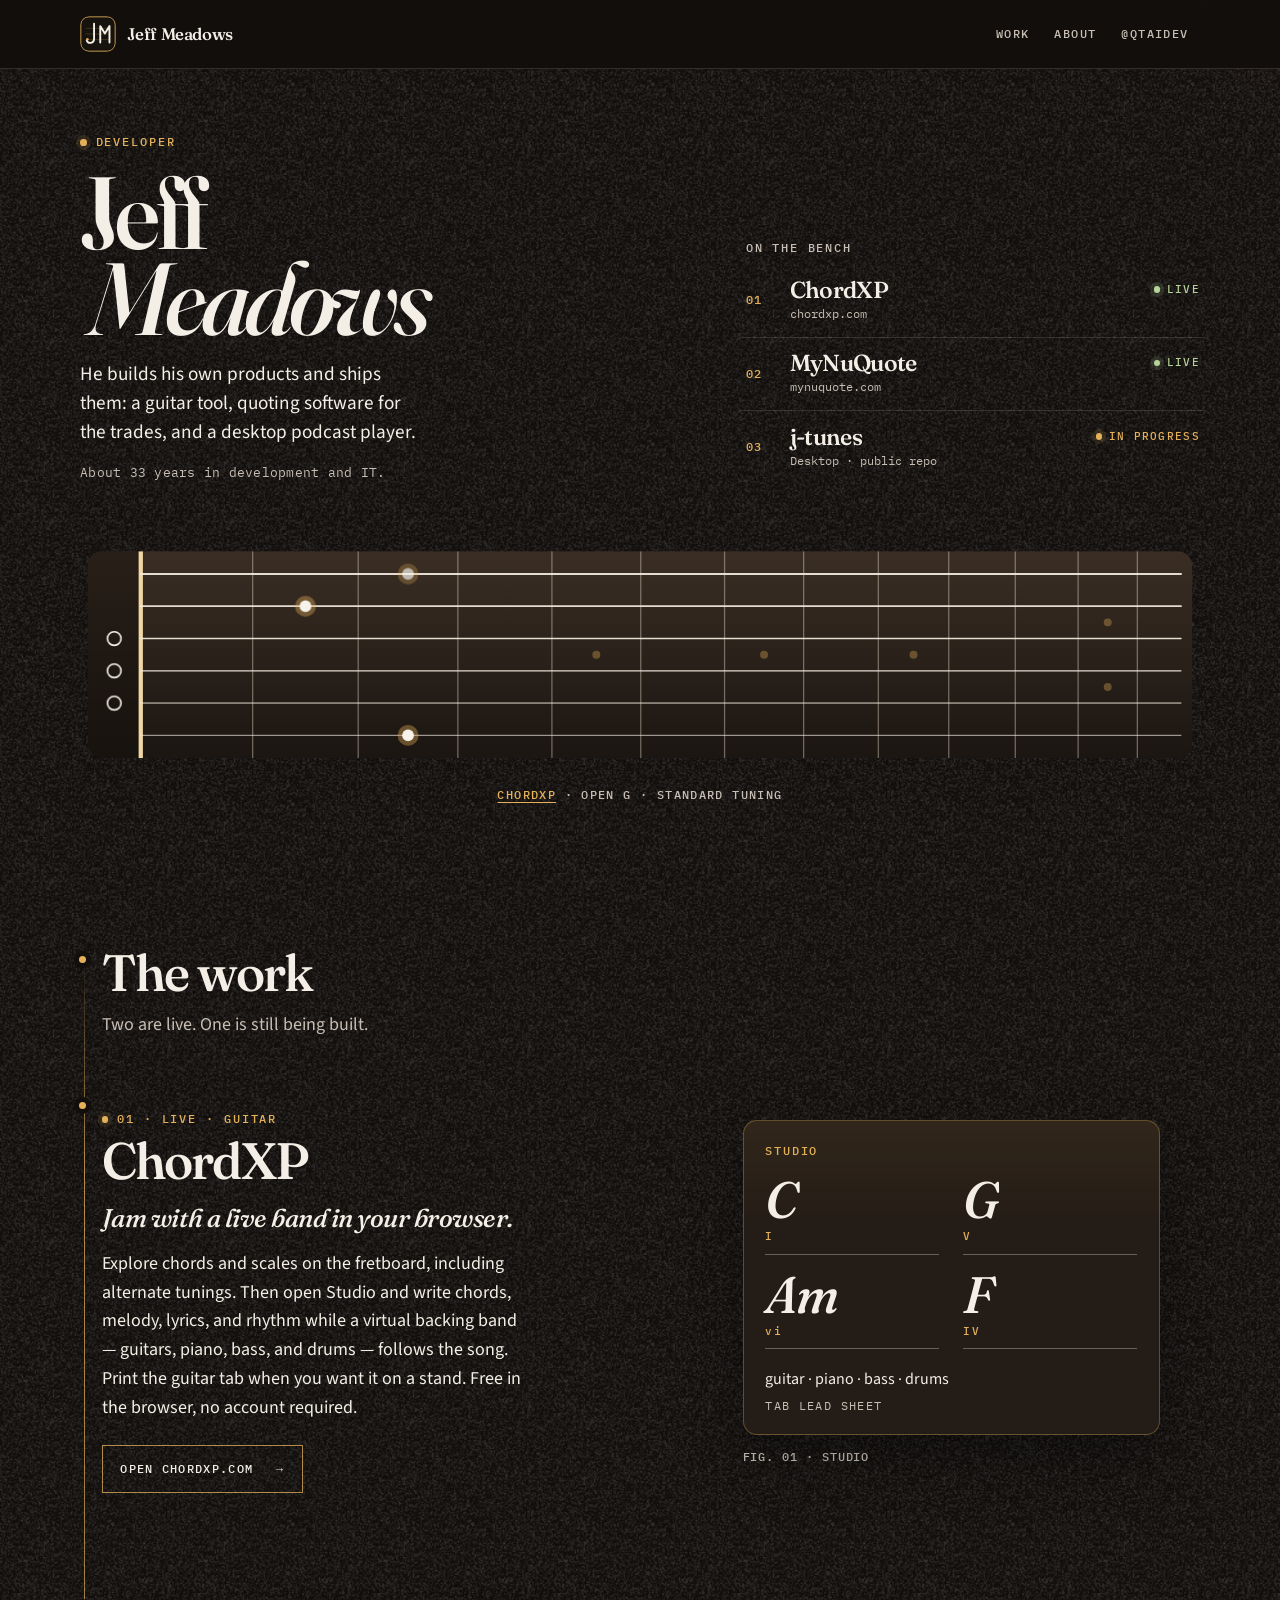
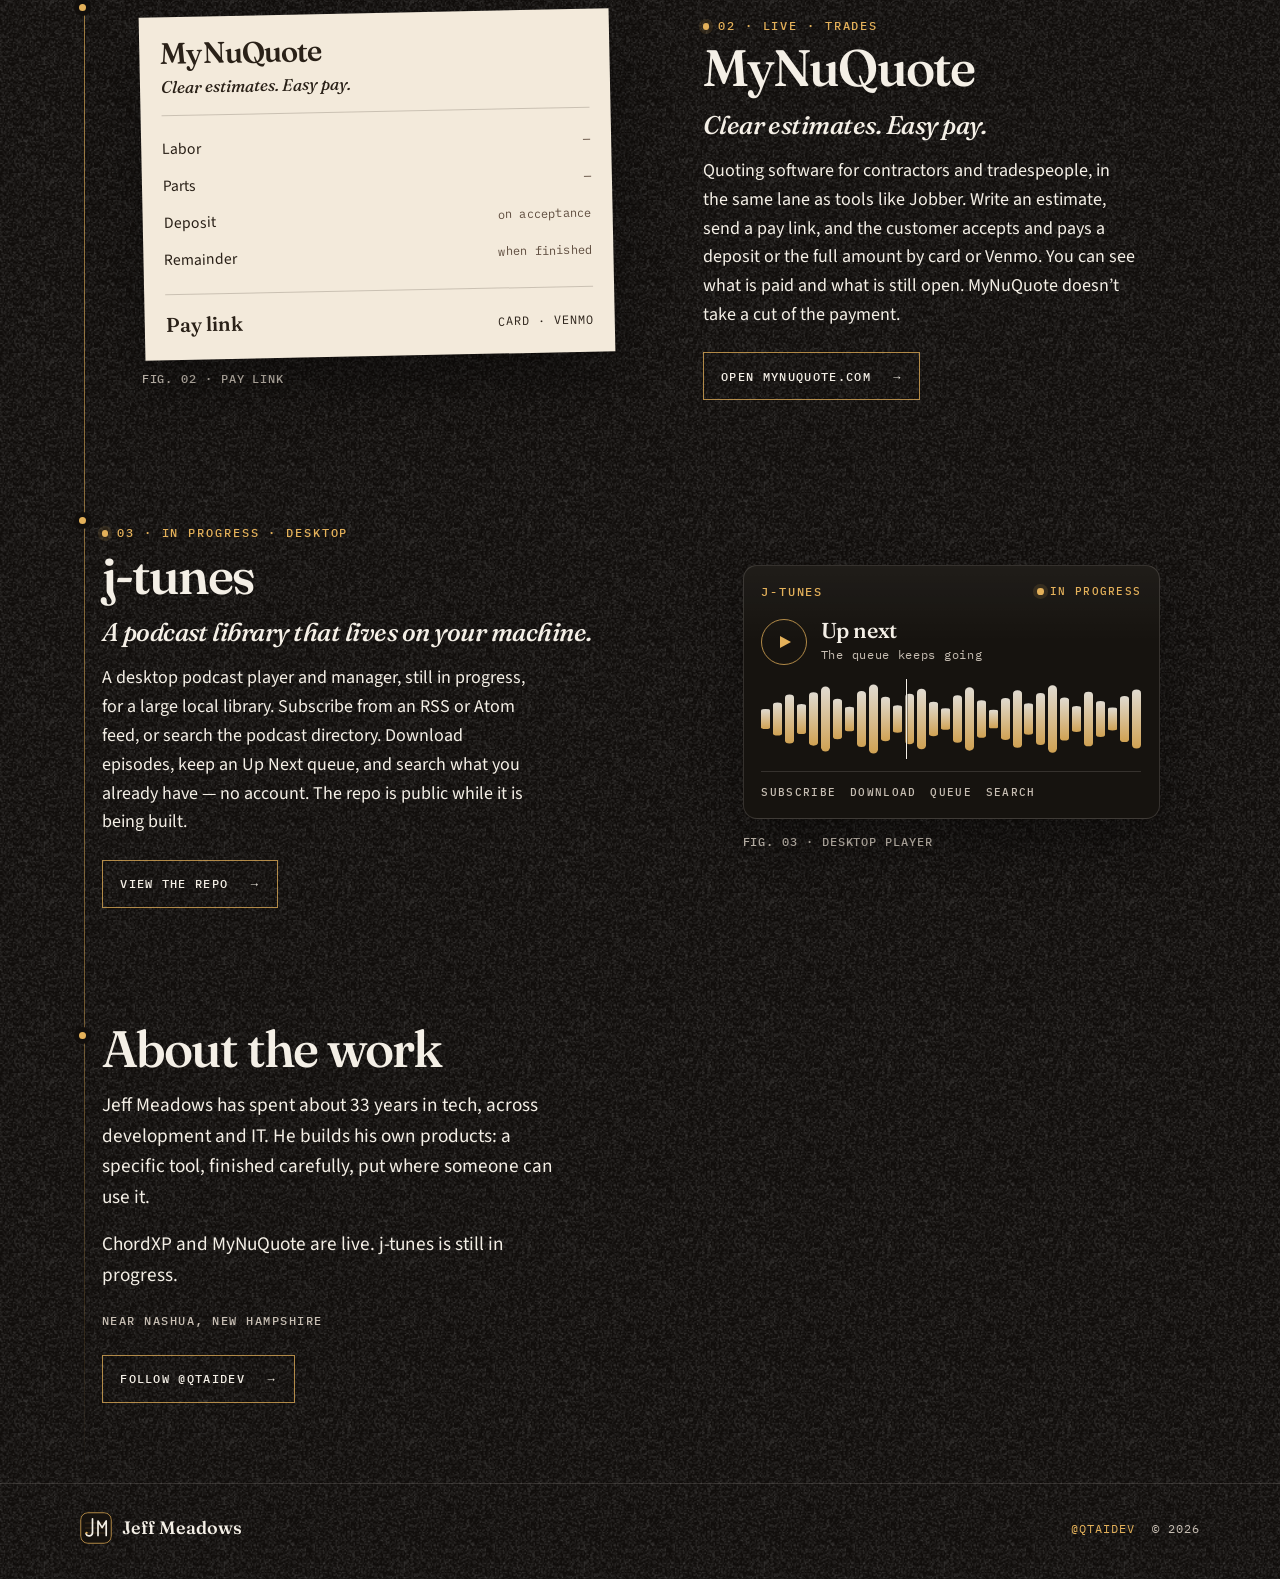
==== index.html @ 71ade25b "Add Jeff Meadows's personal site. A static GitHub Pages site: fretboard hero, ChordXP, MyNuQuote, an" ====
<!DOCTYPE html>
<html lang="en">
<head>
  <meta charset="utf-8">
  <meta name="viewport" content="width=device-width, initial-scale=1">
  <title>Jeff Meadows — Developer</title>
  <meta name="description" content="Jeff Meadows builds ChordXP, MyNuQuote, and j-tunes. Guitar tools, contractor quotes, and a desktop podcast player. About 33 years in tech.">
  <meta name="author" content="Jeff Meadows">
  <meta name="theme-color" content="#110e0c">
  <meta name="color-scheme" content="dark">
  <meta name="referrer" content="strict-origin-when-cross-origin">
  <meta name="format-detection" content="telephone=no">
  <meta http-equiv="Content-Security-Policy" content="default-src 'none'; img-src 'self'; style-src 'self'; font-src 'self'; script-src 'none'; base-uri 'none'; form-action 'none'">
  <link rel="canonical" href="https://reveille33.github.io/">
  <meta property="og:title" content="Jeff Meadows — Developer">
  <meta property="og:description" content="Guitar tools, contractor quotes, and a desktop podcast player. Products by Jeff Meadows.">
  <meta property="og:type" content="website">
  <meta property="og:url" content="https://reveille33.github.io/">
  <meta property="og:image" content="https://reveille33.github.io/og.png">
  <meta property="og:image:type" content="image/png">
  <meta property="og:image:width" content="1200">
  <meta property="og:image:height" content="630">
  <meta property="og:image:alt" content="Jeff Meadows, developer. ChordXP, MyNuQuote, and j-tunes on a fretboard.">
  <meta property="og:locale" content="en_US">
  <meta name="twitter:card" content="summary_large_image">
  <meta name="twitter:title" content="Jeff Meadows — Developer">
  <meta name="twitter:description" content="Guitar tools, contractor quotes, and a desktop podcast player. Products by Jeff Meadows.">
  <meta name="twitter:image" content="https://reveille33.github.io/og.png">
  <meta name="twitter:image:alt" content="Jeff Meadows, developer. ChordXP, MyNuQuote, and j-tunes on a fretboard.">
  <meta name="twitter:creator" content="@QTAiDev">
  <link rel="icon" href="/favicon.svg" type="image/svg+xml">
  <link rel="icon" href="/favicon-32.png" type="image/png" sizes="32x32">
  <link rel="apple-touch-icon" href="/apple-touch-icon.png">
  <link rel="preload" href="/fonts/fraunces-roman.woff2" as="font" type="font/woff2" crossorigin>
  <link rel="preload" href="/fonts/fraunces-italic.woff2" as="font" type="font/woff2" crossorigin>
  <link rel="preload" href="/fonts/source-sans-3.woff2" as="font" type="font/woff2" crossorigin>
  <link rel="stylesheet" href="/css/site.css">
</head>
<body>
  <header class="site-header">
    <a class="skip" href="#main">Skip to content</a>
    <div class="wrap header-inner">
      <a class="brand" href="/">
        <img src="/favicon.svg" width="36" height="36" alt="">
        <span class="brand-name">Jeff Meadows</span>
      </a>
      <nav class="nav" aria-label="Primary">
        <a href="/#work">Work</a>
        <a href="/#about">About</a>
        <a class="nav-x" href="https://x.com/QTAiDev" target="_blank" rel="me noopener noreferrer">
          <span class="x-long">@QTAiDev</span>
          <span class="x-short">X</span>
          <span class="sr-only"> on X (opens in a new tab)</span>
        </a>
      </nav>
    </div>
  </header>

  <main id="main" tabindex="-1">
    <section class="hero">
      <div class="wrap">
        <div class="hero-layout">
          <div class="hero-copy">
            <p class="kicker"><span class="pip" aria-hidden="true"></span> Developer</p>
            <h1>Jeff <em>Meadows</em></h1>
            <p class="lede">He builds his own products and ships them: a guitar tool, quoting software for the trades, and a desktop podcast player.</p>
            <p class="years">About 33 years in development and IT.</p>
          </div>
          <nav class="setlist" aria-label="On the bench">
            <p class="setlist-label">On the bench</p>
            <a class="track" href="#chordxp">
              <span class="num">01</span>
              <span class="title">ChordXP</span>
              <span class="status live"><span class="dot" aria-hidden="true"></span>Live</span>
              <span class="tag">chordxp.com</span>
            </a>
            <a class="track" href="#mynuquote">
              <span class="num">02</span>
              <span class="title">MyNuQuote</span>
              <span class="status live"><span class="dot" aria-hidden="true"></span>Live</span>
              <span class="tag">mynuquote.com</span>
            </a>
            <a class="track" href="#jtunes">
              <span class="num">03</span>
              <span class="title">j-tunes</span>
              <span class="status"><span class="dot" aria-hidden="true"></span>In progress</span>
              <span class="tag">Desktop · public repo</span>
            </a>
          </nav>
        </div>

        <figure class="hero-neck">
          <svg class="neck-short" viewBox="0 0 540 250" aria-hidden="true" focusable="false">
  <defs>
    <linearGradient id="wood-s" x1="0" y1="0" x2="0" y2="1">
      <stop offset="0" stop-color="#3a2e24"/>
      <stop offset="0.5" stop-color="#2a211a"/>
      <stop offset="1" stop-color="#1b1612"/>
    </linearGradient>
    <clipPath id="clip-s">
      <rect x="8" y="16" width="524" height="218" rx="16"/>
    </clipPath>
  </defs>
  <g clip-path="url(#clip-s)">
    <rect x="8" y="16" width="524" height="218" fill="url(#wood-s)"/>
    <rect x="8" y="16" width="56" height="218" fill="#120e0b" opacity="0.45"/>
    <line x1="181.9" y1="16" x2="181.9" y2="234" stroke="#eadcc8" stroke-opacity="0.42" stroke-width="1.35"/>
<line x1="293.1" y1="16" x2="293.1" y2="234" stroke="#eadcc8" stroke-opacity="0.42" stroke-width="1.35"/>
<line x1="398.1" y1="16" x2="398.1" y2="234" stroke="#eadcc8" stroke-opacity="0.42" stroke-width="1.35"/>
<line x1="497.2" y1="16" x2="497.2" y2="234" stroke="#eadcc8" stroke-opacity="0.42" stroke-width="1.35"/>
    <line x1="64" y1="16" x2="64" y2="234" stroke="#f0d7a4" stroke-width="4.5"/>
    <line x1="64" y1="40" x2="524" y2="40" stroke="#f3ecdf" stroke-width="2.15" stroke-linecap="round" opacity="0.92"/>
<line x1="64" y1="74" x2="524" y2="74" stroke="#f3ecdf" stroke-width="1.85" stroke-linecap="round" opacity="0.92"/>
<line x1="64" y1="108" x2="524" y2="108" stroke="#f3ecdf" stroke-width="1.55" stroke-linecap="round" opacity="0.92"/>
<line x1="64" y1="142" x2="524" y2="142" stroke="#f3ecdf" stroke-width="1.3" stroke-linecap="round" opacity="0.92"/>
<line x1="64" y1="176" x2="524" y2="176" stroke="#f3ecdf" stroke-width="1.05" stroke-linecap="round" opacity="0.92"/>
<line x1="64" y1="210" x2="524" y2="210" stroke="#f3ecdf" stroke-width="0.85" stroke-linecap="round" opacity="0.92"/>
    <g class="note n1"><circle cx="345.6" cy="40" r="11" fill="#e4b15a" opacity="0.38"/><circle cx="345.6" cy="40" r="6.2" fill="#f7f3ea"/></g>
<g class="note n2"><circle cx="237.5" cy="74" r="11" fill="#e4b15a" opacity="0.38"/><circle cx="237.5" cy="74" r="6.2" fill="#f7f3ea"/></g>
<g class="note n3"><circle cx="36.0" cy="108" r="7.2" fill="none" stroke="#f7f3ea" stroke-width="1.7"/></g>
<g class="note n4"><circle cx="36.0" cy="142" r="7.2" fill="none" stroke="#f7f3ea" stroke-width="1.7"/></g>
<g class="note n5"><circle cx="36.0" cy="176" r="7.2" fill="none" stroke="#f7f3ea" stroke-width="1.7"/></g>
<g class="note n6"><circle cx="345.6" cy="210" r="11" fill="#e4b15a" opacity="0.38"/><circle cx="345.6" cy="210" r="6.2" fill="#f7f3ea"/></g>
  </g>
</svg>
<svg class="neck-long" viewBox="0 0 1180 250" aria-hidden="true" focusable="false">
  <defs>
    <linearGradient id="wood-l" x1="0" y1="0" x2="0" y2="1">
      <stop offset="0" stop-color="#3a2e24"/>
      <stop offset="0.5" stop-color="#2a211a"/>
      <stop offset="1" stop-color="#1b1612"/>
    </linearGradient>
    <clipPath id="clip-l">
      <rect x="8" y="16" width="1164" height="218" rx="16"/>
    </clipPath>
  </defs>
  <g clip-path="url(#clip-l)">
    <rect x="8" y="16" width="1164" height="218" fill="url(#wood-l)"/>
    <rect x="8" y="16" width="56" height="218" fill="#120e0b" opacity="0.45"/>
    <line x1="181.9" y1="16" x2="181.9" y2="234" stroke="#eadcc8" stroke-opacity="0.42" stroke-width="1.35"/>
<line x1="293.1" y1="16" x2="293.1" y2="234" stroke="#eadcc8" stroke-opacity="0.42" stroke-width="1.35"/>
<line x1="398.1" y1="16" x2="398.1" y2="234" stroke="#eadcc8" stroke-opacity="0.42" stroke-width="1.35"/>
<line x1="497.2" y1="16" x2="497.2" y2="234" stroke="#eadcc8" stroke-opacity="0.42" stroke-width="1.35"/>
<line x1="590.8" y1="16" x2="590.8" y2="234" stroke="#eadcc8" stroke-opacity="0.42" stroke-width="1.35"/>
<line x1="679.1" y1="16" x2="679.1" y2="234" stroke="#eadcc8" stroke-opacity="0.42" stroke-width="1.35"/>
<line x1="762.4" y1="16" x2="762.4" y2="234" stroke="#eadcc8" stroke-opacity="0.42" stroke-width="1.35"/>
<line x1="841.1" y1="16" x2="841.1" y2="234" stroke="#eadcc8" stroke-opacity="0.42" stroke-width="1.35"/>
<line x1="915.3" y1="16" x2="915.3" y2="234" stroke="#eadcc8" stroke-opacity="0.42" stroke-width="1.35"/>
<line x1="985.4" y1="16" x2="985.4" y2="234" stroke="#eadcc8" stroke-opacity="0.42" stroke-width="1.35"/>
<line x1="1051.6" y1="16" x2="1051.6" y2="234" stroke="#eadcc8" stroke-opacity="0.42" stroke-width="1.35"/>
<line x1="1114.0" y1="16" x2="1114.0" y2="234" stroke="#eadcc8" stroke-opacity="0.42" stroke-width="1.35"/>
    <line x1="64" y1="16" x2="64" y2="234" stroke="#f0d7a4" stroke-width="4.5"/>
    <line x1="64" y1="40" x2="1160" y2="40" stroke="#f3ecdf" stroke-width="2.15" stroke-linecap="round" opacity="0.92"/>
<line x1="64" y1="74" x2="1160" y2="74" stroke="#f3ecdf" stroke-width="1.85" stroke-linecap="round" opacity="0.92"/>
<line x1="64" y1="108" x2="1160" y2="108" stroke="#f3ecdf" stroke-width="1.55" stroke-linecap="round" opacity="0.92"/>
<line x1="64" y1="142" x2="1160" y2="142" stroke="#f3ecdf" stroke-width="1.3" stroke-linecap="round" opacity="0.92"/>
<line x1="64" y1="176" x2="1160" y2="176" stroke="#f3ecdf" stroke-width="1.05" stroke-linecap="round" opacity="0.92"/>
<line x1="64" y1="210" x2="1160" y2="210" stroke="#f3ecdf" stroke-width="0.85" stroke-linecap="round" opacity="0.92"/>
<circle cx="544.0" cy="125" r="4.2" fill="#e4b15a" opacity="0.34"/>
<circle cx="720.7" cy="125" r="4.2" fill="#e4b15a" opacity="0.34"/>
<circle cx="878.2" cy="125" r="4.2" fill="#e4b15a" opacity="0.34"/>
<circle cx="1082.8" cy="91" r="4.2" fill="#e4b15a" opacity="0.34"/>
<circle cx="1082.8" cy="159" r="4.2" fill="#e4b15a" opacity="0.34"/>
    <g class="note n1"><circle cx="345.6" cy="40" r="11" fill="#e4b15a" opacity="0.38"/><circle cx="345.6" cy="40" r="6.2" fill="#f7f3ea"/></g>
<g class="note n2"><circle cx="237.5" cy="74" r="11" fill="#e4b15a" opacity="0.38"/><circle cx="237.5" cy="74" r="6.2" fill="#f7f3ea"/></g>
<g class="note n3"><circle cx="36.0" cy="108" r="7.2" fill="none" stroke="#f7f3ea" stroke-width="1.7"/></g>
<g class="note n4"><circle cx="36.0" cy="142" r="7.2" fill="none" stroke="#f7f3ea" stroke-width="1.7"/></g>
<g class="note n5"><circle cx="36.0" cy="176" r="7.2" fill="none" stroke="#f7f3ea" stroke-width="1.7"/></g>
<g class="note n6"><circle cx="345.6" cy="210" r="11" fill="#e4b15a" opacity="0.38"/><circle cx="345.6" cy="210" r="6.2" fill="#f7f3ea"/></g>
  </g>
</svg>
          <figcaption><a href="#chordxp">ChordXP</a> · open G · standard tuning</figcaption>
        </figure>
      </div>
    </section>

    <div class="wrap">
      <div class="score">
        <section class="work" id="work">
          <header class="section-head">
            <h2>The work</h2>
            <p>Two are live. One is still being built.</p>
          </header>

          <article class="project" id="chordxp">
            <div class="project-layout">
              <div class="project-copy">
                <p class="kicker"><span class="pip" aria-hidden="true"></span> 01 · Live · Guitar</p>
                <h3>ChordXP</h3>
                <p class="tagline">Jam with a live band in your browser.</p>
                <p>Explore chords and scales on the fretboard, including alternate tunings. Then open Studio and write chords, melody, lyrics, and rhythm while a virtual backing band — guitars, piano, bass, and drums — follows the song. Print the guitar tab when you want it on a stand. Free in the browser, no account required.</p>
                <a class="cta" href="https://www.chordxp.com" target="_blank" rel="noopener noreferrer">Open chordxp.com<span class="sr-only"> (opens in a new tab)</span> <span class="arrow" aria-hidden="true">→</span></a>
              </div>
              <figure class="project-visual">
                <div class="sheet" aria-hidden="true">
                  <p class="sheet-label">Studio</p>
                  <div class="chords">
                    <div><b>C</b><i>I</i></div>
                    <div><b>G</b><i>V</i></div>
                    <div><b>Am</b><i>vi</i></div>
                    <div><b>F</b><i>IV</i></div>
                  </div>
                  <p class="sheet-band">guitar · piano · bass · drums</p>
                  <p class="sheet-out">Tab lead sheet</p>
                </div>
                <figcaption>Fig. 01 · Studio</figcaption>
              </figure>
            </div>
          </article>

          <article class="project flip" id="mynuquote">
            <div class="project-layout">
              <div class="project-copy">
                <p class="kicker"><span class="pip" aria-hidden="true"></span> 02 · Live · Trades</p>
                <h3>MyNuQuote</h3>
                <p class="tagline">Clear estimates. Easy pay.</p>
                <p>Quoting software for contractors and tradespeople, in the same lane as tools like Jobber. Write an estimate, send a pay link, and the customer accepts and pays a deposit or the full amount by card or Venmo. You can see what is paid and what is still open. MyNuQuote doesn’t take a cut of the payment.</p>
                <a class="cta" href="https://mynuquote.com/" target="_blank" rel="noopener noreferrer">Open mynuquote.com<span class="sr-only"> (opens in a new tab)</span> <span class="arrow" aria-hidden="true">→</span></a>
              </div>
              <figure class="project-visual">
                <div class="slip" aria-hidden="true">
                  <p class="slip-brand">MyNuQuote</p>
                  <p class="slip-tag">Clear estimates. Easy pay.</p>
                  <div class="slip-rule"></div>
                  <ul class="slip-lines">
                    <li><span>Labor</span><span>—</span></li>
                    <li><span>Parts</span><span>—</span></li>
                    <li><span>Deposit</span><span>on acceptance</span></li>
                    <li><span>Remainder</span><span>when finished</span></li>
                  </ul>
                  <div class="slip-rule"></div>
                  <p class="slip-pay"><strong>Pay link</strong><span>Card · Venmo</span></p>
                </div>
                <figcaption>Fig. 02 · Pay link</figcaption>
              </figure>
            </div>
          </article>

          <article class="project" id="jtunes">
            <div class="project-layout">
              <div class="project-copy">
                <p class="kicker"><span class="pip" aria-hidden="true"></span> 03 · In progress · Desktop</p>
                <h3>j-tunes</h3>
                <p class="tagline">A podcast library that lives on your machine.</p>
                <p>A desktop podcast player and manager, still in progress, for a large local library. Subscribe from an RSS or Atom feed, or search the podcast directory. Download episodes, keep an Up Next queue, and search what you already have — no account. The repo is public while it is being built.</p>
                <a class="cta" href="https://github.com/Reveille33/j-tunes" target="_blank" rel="noopener noreferrer">View the repo<span class="sr-only"> (opens in a new tab)</span> <span class="arrow" aria-hidden="true">→</span></a>
              </div>
              <figure class="project-visual">
                <div class="player" aria-hidden="true">
                  <div class="player-top">
                    <p class="player-name">j-tunes</p>
                    <span class="status"><span class="dot"></span>In progress</span>
                  </div>
                  <div class="transport">
                    <span class="play"></span>
                    <span>
                      <strong>Up next</strong>
                      <em>The queue keeps going</em>
                    </span>
                  </div>
                  <div class="wave">
                    <div class="wave-bars">
                      <span></span><span></span><span></span><span></span><span></span><span></span><span></span><span></span>
                      <span></span><span></span><span></span><span></span><span></span><span></span><span></span><span></span>
                      <span></span><span></span><span></span><span></span><span></span><span></span><span></span><span></span>
                      <span></span><span></span><span></span><span></span><span></span><span></span><span></span><span></span>
                    </div>
                    <div class="playhead"></div>
                  </div>
                  <ul class="player-features">
                    <li>Subscribe</li>
                    <li>Download</li>
                    <li>Queue</li>
                    <li>Search</li>
                  </ul>
                </div>
                <figcaption>Fig. 03 · Desktop player</figcaption>
              </figure>
            </div>
          </article>
        </section>

        <section class="about" id="about">
          <h2>About the work</h2>
          <p>Jeff Meadows has spent about 33 years in tech, across development and IT. He builds his own products: a specific tool, finished carefully, put where someone can use it.</p>
          <p>ChordXP and MyNuQuote are live. j-tunes is still in progress.</p>
          <p class="where">Near Nashua, New Hampshire</p>
          <a class="cta" href="https://x.com/QTAiDev" target="_blank" rel="me noopener noreferrer">Follow @QTAiDev<span class="sr-only"> on X (opens in a new tab)</span> <span class="arrow" aria-hidden="true">→</span></a>
        </section>
      </div>
    </div>
  </main>

  <footer class="site-footer">
    <div class="wrap footer-inner">
      <a class="footer-brand" href="/">
        <img src="/favicon.svg" width="32" height="32" alt="">
        Jeff Meadows
      </a>
      <p class="footer-meta">
        <a href="https://x.com/QTAiDev" target="_blank" rel="me noopener noreferrer">@QTAiDev<span class="sr-only"> on X (opens in a new tab)</span></a>
        <span>© 2026</span>
      </p>
    </div>
  </footer>
</body>
</html>
---- css/site.css ----
/* Jeff Meadows — wood, brass, and a fretboard. */

@font-face {
  font-family: "Fraunces";
  font-style: normal;
  font-weight: 460 650;
  font-display: swap;
  src: url("/fonts/fraunces-roman.woff2") format("woff2");
}

@font-face {
  font-family: "Fraunces";
  font-style: italic;
  font-weight: 460 620;
  font-display: swap;
  src: url("/fonts/fraunces-italic.woff2") format("woff2");
}

@font-face {
  font-family: "Source Sans 3";
  font-style: normal;
  font-weight: 400 600;
  font-display: swap;
  src: url("/fonts/source-sans-3.woff2") format("woff2");
}

@font-face {
  font-family: "Source Sans 3";
  font-style: italic;
  font-weight: 400;
  font-display: swap;
  src: url("/fonts/source-sans-3-italic.woff2") format("woff2");
}

@font-face {
  font-family: "IBM Plex Mono";
  font-style: normal;
  font-weight: 400;
  font-display: swap;
  src: url("/fonts/ibm-plex-mono.woff2") format("woff2");
}

@font-face {
  font-family: "IBM Plex Mono";
  font-style: normal;
  font-weight: 500;
  font-display: swap;
  src: url("/fonts/ibm-plex-mono-500.woff2") format("woff2");
}

:root {
  --bg: #110e0c;
  --ink: #f4efe6;
  --muted: #c8bfb4;
  --line: rgba(244, 239, 230, 0.14);
  --brass: #e4b15a;
  --brass-deep: #a8762e;
  --phosphor: #b7d39a;
  --rosewood: #6e2e34;
  --paper: #f3eadb;
  --paper-ink: #2a2118;
  --serif: "Fraunces", "Iowan Old Style", Palatino, "Palatino Linotype", Georgia, serif;
  --sans: "Source Sans 3", "Segoe UI", sans-serif;
  --mono: "IBM Plex Mono", ui-monospace, "SFMono-Regular", Menlo, Consolas, monospace;
  --header: 4.25rem;
  --wrap: min(1120px, calc(100% - clamp(1.5rem, 5vw, 3.5rem)));
  color-scheme: dark;
}

*,
*::before,
*::after {
  box-sizing: border-box;
}

html {
  scroll-behavior: smooth;
  scrollbar-color: #4a3f34 var(--bg);
}

body {
  margin: 0;
  min-height: 100vh;
  display: flex;
  flex-direction: column;
  background-color: var(--bg);
  background-image:
    url("/noise.png"),
    radial-gradient(980px 520px at -10% -10%, rgba(228, 177, 90, 0.09), transparent 58%),
    radial-gradient(860px 560px at 110% -5%, rgba(110, 46, 52, 0.22), transparent 52%),
    radial-gradient(720px 420px at 80% 110%, rgba(183, 211, 154, 0.05), transparent 46%);
  background-size: 180px 180px, auto, auto, auto;
  color: var(--ink);
  font-family: var(--sans);
  font-size: 1.125rem;
  font-weight: 400;
  line-height: 1.6;
  font-synthesis: none;
  text-rendering: optimizeLegibility;
}

main {
  flex: 1;
}

img,
svg {
  max-width: 100%;
  height: auto;
}

a {
  color: inherit;
  -webkit-tap-highlight-color: rgba(228, 177, 90, 0.28);
}

:focus {
  outline: none;
}

:focus-visible {
  outline: 2px solid var(--brass);
  outline-offset: 3px;
}

::selection {
  background: var(--brass);
  color: #1a1208;
}

.sr-only {
  position: absolute;
  width: 1px;
  height: 1px;
  padding: 0;
  margin: -1px;
  overflow: hidden;
  clip: rect(0, 0, 0, 0);
  white-space: nowrap;
  border: 0;
}

.skip {
  position: absolute;
  left: 1rem;
  top: 0.6rem;
  transform: translateY(-160%);
  z-index: 40;
  background: var(--brass);
  color: #1a1208;
  font-family: var(--mono);
  font-size: 0.78rem;
  letter-spacing: 0.06em;
  text-decoration: none;
  padding: 0.55rem 0.8rem;
}

.skip:focus {
  transform: none;
}

.wrap {
  width: var(--wrap);
  margin-inline: auto;
}

/* Header */

.site-header {
  position: sticky;
  top: 0;
  z-index: 20;
  background: rgba(17, 14, 12, 0.9);
  backdrop-filter: blur(16px);
  border-bottom: 1px solid var(--line);
}

.header-inner {
  min-height: var(--header);
  display: flex;
  align-items: center;
  justify-content: space-between;
  gap: 1rem;
}

.brand {
  display: inline-flex;
  align-items: center;
  gap: 0.7rem;
  text-decoration: none;
  min-height: 44px;
}

.brand img {
  width: 36px;
  height: 36px;
  display: block;
  border-radius: 9px;
}

.brand-name {
  font-family: var(--serif);
  font-weight: 560;
  font-size: 1.05rem;
  letter-spacing: -0.02em;
}

.nav {
  display: flex;
  align-items: center;
  gap: 0.15rem;
}

.nav a {
  display: inline-flex;
  align-items: center;
  min-height: 44px;
  padding: 0.35rem 0.7rem;
  text-decoration: none;
  font-family: var(--mono);
  font-size: 0.75rem;
  font-weight: 500;
  letter-spacing: 0.12em;
  text-transform: uppercase;
  color: var(--muted);
}

.nav a:hover {
  color: var(--ink);
}

.x-short {
  display: none;
}

.nav-x {
  min-width: 44px;
  justify-content: center;
}

/* Hero */

.hero {
  padding: clamp(2.2rem, 5vw, 4rem) 0 clamp(1.5rem, 4vw, 2.5rem);
}

.hero-layout {
  display: grid;
  gap: 2.25rem;
}

.hero-copy {
  display: flex;
  flex-direction: column;
  align-items: flex-start;
  gap: 1.05rem;
}

.kicker {
  display: inline-flex;
  align-items: center;
  gap: 0.55rem;
  margin: 0;
  font-family: var(--mono);
  font-size: 0.74rem;
  font-weight: 500;
  letter-spacing: 0.16em;
  text-transform: uppercase;
  color: var(--brass);
}

.kicker .pip,
.status .dot {
  width: 0.42rem;
  height: 0.42rem;
  border-radius: 50%;
  background: currentColor;
  box-shadow: 0 0 0 4px rgba(228, 177, 90, 0.12);
  flex: none;
}

.hero h1 {
  margin: 0;
  font-family: var(--serif);
  font-weight: 560;
  font-size: clamp(3.35rem, 8vw, 6.75rem);
  line-height: 0.84;
  letter-spacing: -0.045em;
  font-optical-sizing: auto;
}

.hero h1 em {
  display: block;
  margin-left: 0.08em;
  font-style: italic;
  font-weight: 500;
  font-variation-settings: "opsz" 144, "SOFT" 40, "WONK" 1;
}

.lede {
  margin: 0.15rem 0 0;
  max-width: 34ch;
  font-size: clamp(1.12rem, 1.5vw, 1.32rem);
  line-height: 1.5;
}

.years {
  margin: 0;
  font-family: var(--mono);
  font-size: 0.8rem;
  letter-spacing: 0.02em;
  color: var(--muted);
}

.setlist-label {
  margin: 0 0 0.35rem;
  font-family: var(--mono);
  font-size: 0.72rem;
  font-weight: 500;
  letter-spacing: 0.16em;
  text-transform: uppercase;
  color: var(--muted);
}

.track {
  display: grid;
  grid-template-columns: 2rem minmax(0, 1fr) auto;
  column-gap: 0.75rem;
  row-gap: 0.1rem;
  align-items: center;
  margin-inline: -0.7rem;
  padding: 0.85rem 0.7rem;
  border-radius: 8px;
  text-decoration: none;
  color: inherit;
}

.track + .track {
  box-shadow: inset 0 1px 0 var(--line);
}

.track:hover {
  background: rgba(244, 239, 230, 0.04);
}

.track:hover .title {
  color: var(--brass);
}

.num {
  grid-row: 1 / span 2;
  font-family: var(--mono);
  font-size: 0.75rem;
  font-weight: 500;
  letter-spacing: 0.08em;
  color: var(--brass);
}

.title {
  font-family: var(--serif);
  font-weight: 560;
  font-size: 1.45rem;
  letter-spacing: -0.03em;
  line-height: 1.1;
}

.tag {
  grid-column: 2;
  font-family: var(--mono);
  font-size: 0.75rem;
  color: var(--muted);
}

.status {
  display: inline-flex;
  align-items: center;
  gap: 0.4rem;
  font-family: var(--mono);
  font-size: 0.68rem;
  font-weight: 500;
  letter-spacing: 0.12em;
  text-transform: uppercase;
  color: var(--brass);
  white-space: nowrap;
}

.status.live {
  color: var(--phosphor);
}

.status.live .dot {
  box-shadow: 0 0 0 4px rgba(183, 211, 154, 0.14);
}

.hero-neck {
  margin: clamp(2rem, 5vw, 3.25rem) 0 0;
}

.hero-neck .neck-short,
.hero-neck .neck-long {
  width: 100%;
  height: auto;
}

.hero-neck .neck-short {
  aspect-ratio: 540 / 250;
}

.hero-neck .neck-long {
  aspect-ratio: 1180 / 250;
}

.hero-neck .neck-short {
  display: block;
}

.hero-neck .neck-long {
  display: none;
}

.hero-neck figcaption,
.project-visual figcaption {
  margin: 0.85rem 0 0;
  font-family: var(--mono);
  font-size: 0.72rem;
  font-weight: 500;
  letter-spacing: 0.12em;
  text-transform: uppercase;
  color: var(--muted);
}

.hero-neck figcaption {
  text-align: center;
}

.hero-neck figcaption a {
  color: var(--brass);
  text-underline-offset: 0.22em;
}

/* The neck, shared motion */

.note {
  opacity: 1;
}

/* Work + about, strung on one line */

.score {
  position: relative;
  margin-top: clamp(3.5rem, 8vw, 6.5rem);
  padding: 0 0 clamp(3rem, 7vw, 5rem) 1.35rem;
}

.score::before {
  content: "";
  position: absolute;
  left: 0.22rem;
  top: 0.35rem;
  bottom: 0.35rem;
  width: 1px;
  background: linear-gradient(
    to bottom,
    rgba(228, 177, 90, 0),
    rgba(228, 177, 90, 0.75) 10%,
    rgba(228, 177, 90, 0.45) 78%,
    rgba(228, 177, 90, 0)
  );
}

.work,
.about {
  position: relative;
}

.section-head,
.project,
.about {
  position: relative;
}

.section-head::before,
.project::before,
.about::before {
  content: "";
  position: absolute;
  width: 7px;
  height: 7px;
  border-radius: 50%;
  background: var(--brass);
  left: -1.2rem;
  top: 0.55rem;
  transform: translateX(-3px);
  box-shadow: 0 0 0 5px #110e0c;
  z-index: 1;
}

.section-head {
  margin-bottom: clamp(2.2rem, 5vw, 3.4rem);
}

.section-head h2,
.about h2 {
  margin: 0;
  font-family: var(--serif);
  font-weight: 540;
  font-size: clamp(2.2rem, 4vw, 3.3rem);
  letter-spacing: -0.035em;
  line-height: 1;
  font-optical-sizing: auto;
}

.section-head p,
.about p {
  max-width: 46ch;
}

.section-head p {
  margin: 0.75rem 0 0;
  color: var(--muted);
}

.project {
  scroll-margin-top: 5.5rem;
}

.project + .project {
  margin-top: clamp(3.5rem, 8vw, 6.5rem);
}

.about {
  scroll-margin-top: 5.5rem;
  margin-top: clamp(4rem, 9vw, 7.5rem);
}

.work {
  scroll-margin-top: 5.5rem;
}

.project-copy h3 {
  margin: 0.3rem 0 0;
  font-family: var(--serif);
  font-weight: 560;
  font-size: clamp(2.3rem, 4vw, 3.4rem);
  letter-spacing: -0.035em;
  line-height: 0.95;
}

.tagline {
  margin: 0.55rem 0 0;
  font-family: var(--serif);
  font-style: italic;
  font-weight: 500;
  font-size: clamp(1.3rem, 2vw, 1.7rem);
  letter-spacing: -0.02em;
  line-height: 1.25;
}

.project-copy p {
  margin: 1rem 0 0;
  max-width: 48ch;
}

.cta {
  display: inline-flex;
  align-items: center;
  gap: 0.7rem;
  min-height: 48px;
  margin-top: 1.4rem;
  padding: 0.75rem 1.1rem;
  border: 1px solid rgba(228, 177, 90, 0.75);
  color: var(--ink);
  background: transparent;
  text-decoration: none;
  font-family: var(--mono);
  font-size: 0.75rem;
  font-weight: 500;
  letter-spacing: 0.11em;
  text-transform: uppercase;
}

.cta:hover {
  background: var(--brass);
  border-color: var(--brass);
  color: #1a1208;
}

.project-visual figcaption {
  letter-spacing: 0.08em;
}

/* Studio chart — wood */

.sheet,
.player,
.slip {
  position: relative;
}

.sheet {
  padding: 1.35rem 1.35rem 1.15rem;
  border-radius: 14px;
  border: 1px solid rgba(228, 177, 90, 0.32);
  background:
    linear-gradient(180deg, rgba(228, 177, 90, 0.07), transparent 32%),
    #241c16;
  box-shadow: 0 24px 50px rgba(0, 0, 0, 0.28);
}

.sheet-label,
.player-name {
  margin: 0;
  font-family: var(--mono);
  font-size: 0.72rem;
  font-weight: 500;
  letter-spacing: 0.16em;
  text-transform: uppercase;
  color: var(--brass);
}

.chords {
  display: grid;
  grid-template-columns: 1fr 1fr;
  gap: 1.15rem 1.5rem;
  margin-top: 1.1rem;
}

.chords div {
  border-bottom: 1px solid rgba(244, 239, 230, 0.32);
  padding-bottom: 0.45rem;
}

.chords b {
  display: block;
  font-family: var(--serif);
  font-style: italic;
  font-weight: 520;
  font-size: clamp(2.5rem, 4vw, 3.5rem);
  letter-spacing: -0.03em;
  line-height: 0.85;
}

.chords i {
  display: block;
  margin-top: 0.4rem;
  font-family: var(--mono);
  font-style: normal;
  font-size: 0.7rem;
  font-weight: 500;
  letter-spacing: 0.14em;
  color: var(--brass);
}

.sheet-band,
.sheet-out {
  margin: 0;
}

.sheet-band {
  margin-top: 1.15rem;
  color: var(--ink);
  font-size: 1rem;
}

.sheet-out {
  margin-top: 0.25rem;
  font-family: var(--mono);
  font-size: 0.72rem;
  letter-spacing: 0.12em;
  text-transform: uppercase;
  color: var(--muted);
}

/* Estimate — paper */

.slip {
  padding: 1.35rem 1.3rem 1.15rem;
  background: var(--paper);
  color: var(--paper-ink);
  box-shadow: 0 26px 50px rgba(0, 0, 0, 0.32);
}

.slip-brand {
  margin: 0;
  font-family: var(--serif);
  font-weight: 560;
  font-size: 1.85rem;
  letter-spacing: -0.03em;
  line-height: 1;
}

.slip-tag {
  margin: 0.35rem 0 0;
  font-family: var(--serif);
  font-style: italic;
  font-size: 1.05rem;
}

.slip-rule {
  height: 1px;
  margin: 0.9rem 0;
  background: rgba(42, 33, 24, 0.2);
}

.slip-lines {
  list-style: none;
  margin: 0;
  padding: 0;
}

.slip-lines li {
  display: flex;
  justify-content: space-between;
  gap: 1rem;
  padding: 0.38rem 0;
  font-size: 0.98rem;
}

.slip-lines li span:last-child {
  font-family: var(--mono);
  font-size: 0.75rem;
  letter-spacing: 0.02em;
  text-align: right;
  color: #5c4a3c;
}

.slip-pay {
  display: flex;
  justify-content: space-between;
  align-items: baseline;
  gap: 1rem;
  margin: 0;
}

.slip-pay strong {
  font-family: var(--serif);
  font-size: 1.25rem;
  font-weight: 560;
}

.slip-pay span {
  font-family: var(--mono);
  font-size: 0.75rem;
  letter-spacing: 0.08em;
  text-transform: uppercase;
}

/* Player — glass */

.player {
  padding: 1.05rem 1.1rem 1rem;
  border-radius: 14px;
  border: 1px solid var(--line);
  background:
    linear-gradient(180deg, rgba(255, 255, 255, 0.045), transparent 30%),
    #16130f;
  box-shadow: 0 26px 50px rgba(0, 0, 0, 0.32);
}

.player-top {
  display: flex;
  justify-content: space-between;
  align-items: center;
  gap: 1rem;
}

.transport {
  display: flex;
  align-items: center;
  gap: 0.85rem;
  margin-top: 1.1rem;
}

.play {
  width: 46px;
  height: 46px;
  border-radius: 50%;
  border: 1px solid rgba(228, 177, 90, 0.75);
  display: grid;
  place-items: center;
  flex: none;
}

.play::before {
  content: "";
  width: 0;
  height: 0;
  border-style: solid;
  border-width: 6px 0 6px 11px;
  border-color: transparent transparent transparent var(--brass);
  margin-left: 3px;
}

.transport strong {
  display: block;
  font-family: var(--serif);
  font-weight: 540;
  font-size: 1.35rem;
  letter-spacing: -0.02em;
  line-height: 1.1;
}

.transport em {
  display: block;
  margin-top: 0.15rem;
  font-style: normal;
  font-family: var(--mono);
  font-size: 0.72rem;
  letter-spacing: 0.06em;
  color: var(--muted);
}

.wave {
  position: relative;
  margin-top: 1.15rem;
  height: 72px;
}

.wave-bars {
  height: 100%;
  display: flex;
  align-items: center;
  gap: 3px;
}

.wave-bars span {
  flex: 1 1 0;
  height: 100%;
  border-radius: 99px;
  background: linear-gradient(#f7f1e6, var(--brass));
  opacity: 0.9;
  transform: scaleY(var(--h));
}

.playhead {
  position: absolute;
  top: -4px;
  bottom: -4px;
  left: 38%;
  width: 1.5px;
  background: var(--ink);
  box-shadow: 0 0 0 1px rgba(17, 14, 12, 0.4);
}

.player-features {
  display: flex;
  flex-wrap: wrap;
  gap: 0.4rem 0.85rem;
  margin: 1rem 0 0;
  padding: 0.75rem 0 0;
  border-top: 1px solid var(--line);
  list-style: none;
  font-family: var(--mono);
  font-size: 0.7rem;
  font-weight: 500;
  letter-spacing: 0.12em;
  text-transform: uppercase;
  color: var(--muted);
}

/* About */

.about p {
  margin: 1rem 0 0;
  font-size: 1.2rem;
  line-height: 1.6;
}

.about .where {
  margin-top: 1.3rem;
  font-family: var(--mono);
  font-size: 0.78rem;
  font-weight: 500;
  letter-spacing: 0.12em;
  text-transform: uppercase;
  color: var(--muted);
}

.about .cta {
  margin-top: 1.5rem;
}

/* Footer */

.site-footer {
  border-top: 1px solid var(--line);
  padding: 1.4rem 0 1.8rem;
}

.footer-inner {
  display: flex;
  flex-wrap: wrap;
  align-items: center;
  justify-content: space-between;
  gap: 0.8rem 1.5rem;
}

.footer-brand {
  display: inline-flex;
  align-items: center;
  gap: 0.65rem;
  text-decoration: none;
  font-family: var(--serif);
  font-weight: 560;
  min-height: 44px;
}

.footer-brand img {
  width: 32px;
  height: 32px;
  border-radius: 8px;
}

.footer-meta {
  display: flex;
  flex-wrap: wrap;
  align-items: center;
  gap: 0.4rem 1.1rem;
  margin: 0;
  font-family: var(--mono);
  font-size: 0.75rem;
  letter-spacing: 0.08em;
  text-transform: uppercase;
  color: var(--muted);
}

.footer-meta a {
  color: var(--brass);
  text-decoration: none;
  min-height: 44px;
  display: inline-flex;
  align-items: center;
}

.footer-meta a:hover {
  text-decoration: underline;
  text-underline-offset: 0.22em;
}

/* 404 */

.missing {
  min-height: calc(100vh - 12rem);
  min-height: calc(100svh - 12rem);
  display: grid;
  align-content: center;
  padding: clamp(2.5rem, 8vw, 5rem) 0;
}

.broken {
  width: min(100%, 440px);
  margin-bottom: 1.5rem;
}

.missing h1 {
  margin: 0;
  max-width: 10ch;
  font-family: var(--serif);
  font-weight: 540;
  font-style: italic;
  font-size: clamp(3rem, 8vw, 5.4rem);
  line-height: 0.9;
  letter-spacing: -0.04em;
}

.missing p {
  max-width: 36ch;
  margin: 1rem 0 0;
  color: var(--muted);
}

/* Waveform heights. Speech-shaped, not a sine. */

.wave-bars span:nth-child(1) { --h: 0.28; }
.wave-bars span:nth-child(2) { --h: 0.46; }
.wave-bars span:nth-child(3) { --h: 0.68; }
.wave-bars span:nth-child(4) { --h: 0.42; }
.wave-bars span:nth-child(5) { --h: 0.74; }
.wave-bars span:nth-child(6) { --h: 0.9; }
.wave-bars span:nth-child(7) { --h: 0.56; }
.wave-bars span:nth-child(8) { --h: 0.34; }
.wave-bars span:nth-child(9) { --h: 0.78; }
.wave-bars span:nth-child(10) { --h: 0.96; }
.wave-bars span:nth-child(11) { --h: 0.62; }
.wave-bars span:nth-child(12) { --h: 0.38; }
.wave-bars span:nth-child(13) { --h: 0.7; }
.wave-bars span:nth-child(14) { --h: 0.84; }
.wave-bars span:nth-child(15) { --h: 0.48; }
.wave-bars span:nth-child(16) { --h: 0.3; }
.wave-bars span:nth-child(17) { --h: 0.66; }
.wave-bars span:nth-child(18) { --h: 0.88; }
.wave-bars span:nth-child(19) { --h: 0.52; }
.wave-bars span:nth-child(20) { --h: 0.26; }
.wave-bars span:nth-child(21) { --h: 0.58; }
.wave-bars span:nth-child(22) { --h: 0.8; }
.wave-bars span:nth-child(23) { --h: 0.44; }
.wave-bars span:nth-child(24) { --h: 0.72; }
.wave-bars span:nth-child(25) { --h: 0.94; }
.wave-bars span:nth-child(26) { --h: 0.6; }
.wave-bars span:nth-child(27) { --h: 0.36; }
.wave-bars span:nth-child(28) { --h: 0.76; }
.wave-bars span:nth-child(29) { --h: 0.5; }
.wave-bars span:nth-child(30) { --h: 0.32; }
.wave-bars span:nth-child(31) { --h: 0.64; }
.wave-bars span:nth-child(32) { --h: 0.82; }

/* Layout shifts */

@media (max-width: 720px) {
  .x-long {
    display: none;
  }

  .x-short {
    display: inline;
  }

  .brand-name {
    position: absolute;
    width: 1px;
    height: 1px;
    padding: 0;
    margin: -1px;
    overflow: hidden;
    clip: rect(0, 0, 0, 0);
    white-space: nowrap;
    border: 0;
  }
}

@media (max-width: 420px) {
  .track {
    grid-template-columns: 1.8rem minmax(0, 1fr);
  }

  .status {
    grid-column: 2;
    justify-self: start;
    margin-top: 0.2rem;
  }

  .num {
    grid-row: 1 / span 3;
  }
}

@media (min-width: 760px) {
  .hero-neck .neck-short {
    display: none;
  }

  .hero-neck .neck-long {
    display: block;
  }
}

@media (min-width: 900px) {
  .hero-layout {
    grid-template-columns: minmax(0, 1.15fr) minmax(280px, 0.85fr);
    gap: clamp(2rem, 4vw, 4.5rem);
    align-items: end;
  }

  .project-layout {
    display: grid;
    grid-template-columns: minmax(0, 1.05fr) minmax(280px, 0.95fr);
    gap: clamp(2rem, 4vw, 4.25rem);
    align-items: center;
  }

  .project.flip .project-copy {
    order: 2;
  }

  .slip {
    transform: rotate(-1.15deg);
  }
}

@media (prefers-reduced-motion: no-preference) {
  .status.live .dot {
    animation: pulse 2.8s ease-in-out infinite;
  }

  .note {
    animation: strum 4.6s ease-in-out infinite;
  }

  .note.n1 { animation-delay: 0s; }
  .note.n2 { animation-delay: 0.14s; }
  .note.n3 { animation-delay: 0.28s; }
  .note.n4 { animation-delay: 0.42s; }
  .note.n5 { animation-delay: 0.56s; }
  .note.n6 { animation-delay: 0.7s; }

  .playhead {
    animation: scan 16s ease-in-out infinite alternate;
  }

  .cta .arrow {
    transition: transform 0.2s ease;
  }

  .cta:hover .arrow {
    transform: translateX(4px);
  }

  .sheet,
  .player {
    transition: transform 0.35s ease;
  }

  .project:hover .sheet,
  .project:hover .player {
    transform: translateY(-3px);
  }

  .slip {
    transition: transform 0.35s ease;
  }
}

@media (min-width: 900px) and (prefers-reduced-motion: no-preference) {
  .project.flip:hover .slip {
    transform: rotate(-0.3deg) translateY(-3px);
  }
}

@keyframes strum {
  0%, 12% { opacity: 0.72; }
  20%, 46% { opacity: 1; }
  64%, 100% { opacity: 0.72; }
}

@keyframes pulse {
  0%, 100% { opacity: 1; }
  50% { opacity: 0.4; }
}

@keyframes scan {
  from { left: 12%; }
  to { left: 86%; }
}

@media (prefers-reduced-motion: reduce) {
  html {
    scroll-behavior: auto;
  }

  .note,
  .playhead,
  .status.live .dot,
  .sheet,
  .player,
  .slip,
  .cta .arrow {
    animation: none;
    transition: none;
  }
}

@media print {
  body {
    background: #fff;
    color: #1a1208;
  }

  .site-header,
  .site-footer {
    position: static;
    background: #fff;
    border-color: #ccc;
  }

  .score::before,
  .section-head::before,
  .project::before,
  .about::before,
  .hero-neck,
  .project-visual {
    display: none;
  }

  a[href^="http"]::after {
    content: " (" attr(href) ")";
    font-size: 0.85em;
  }
}
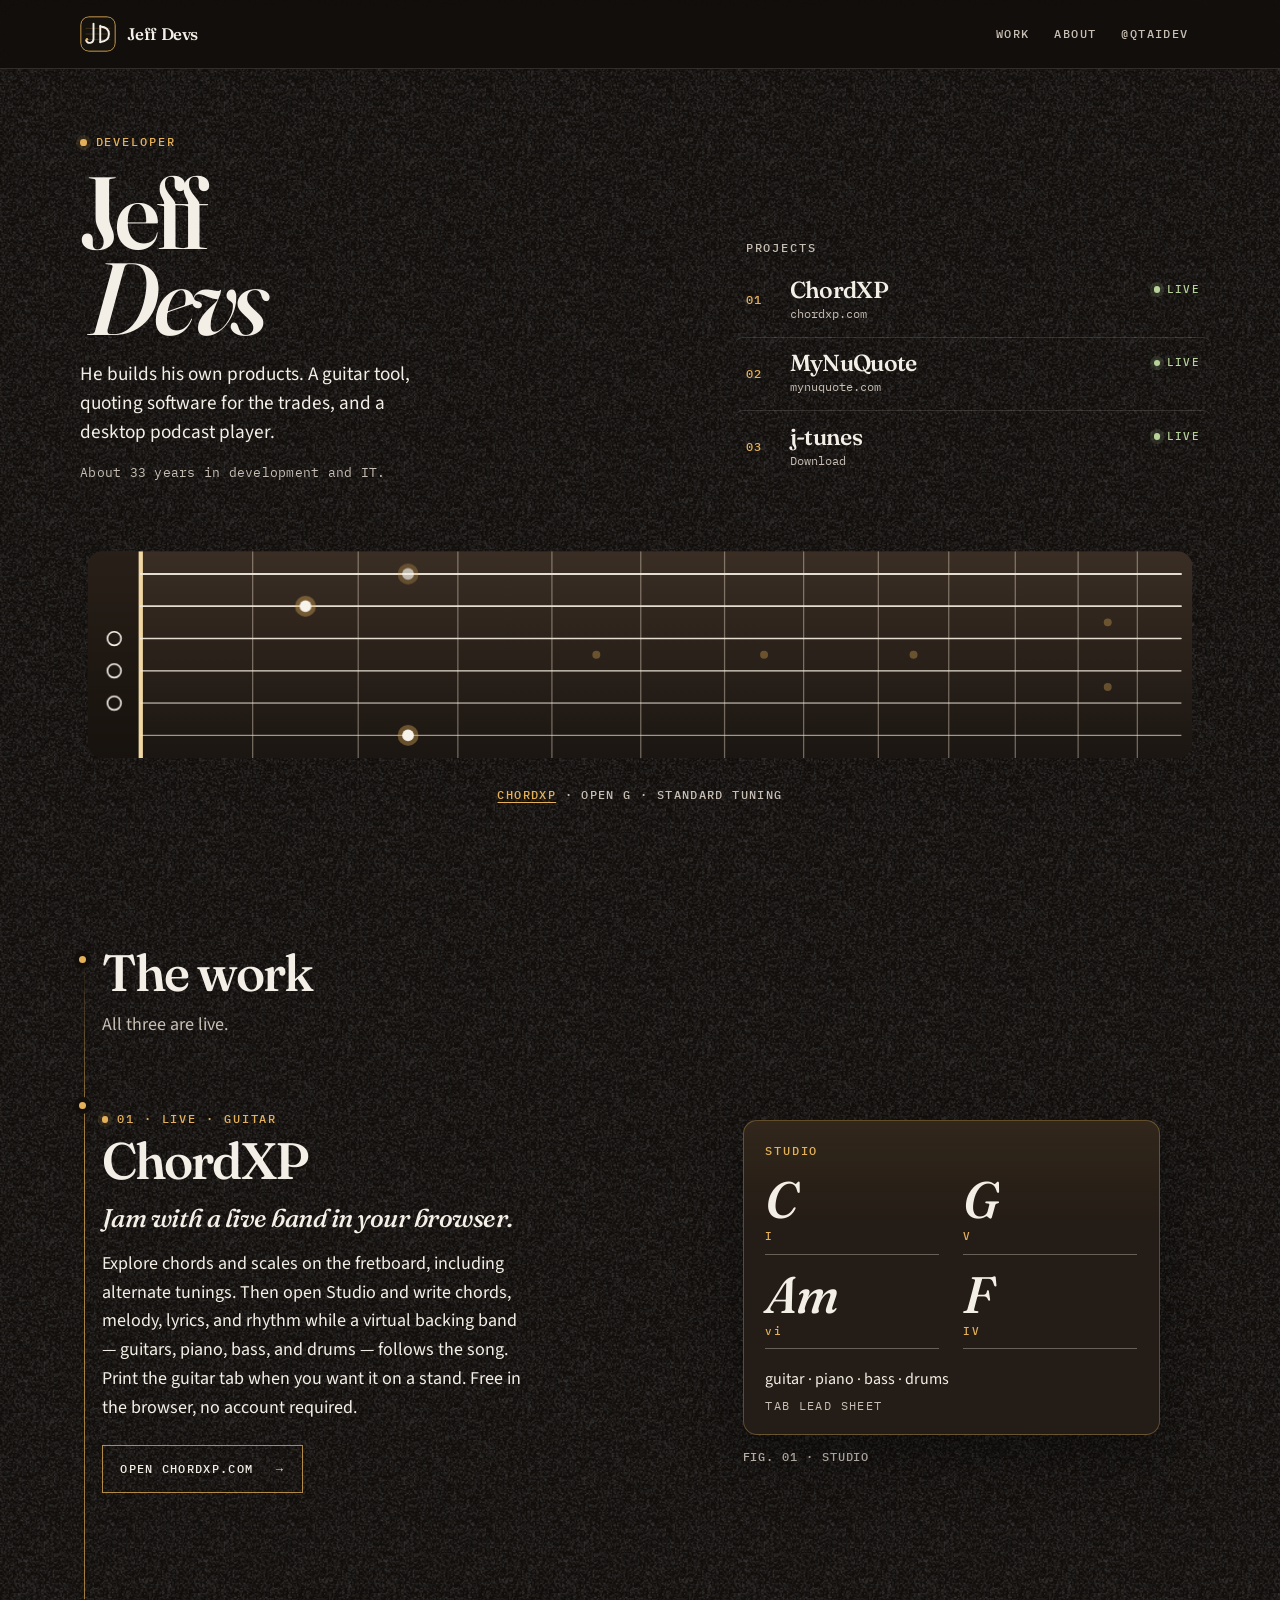
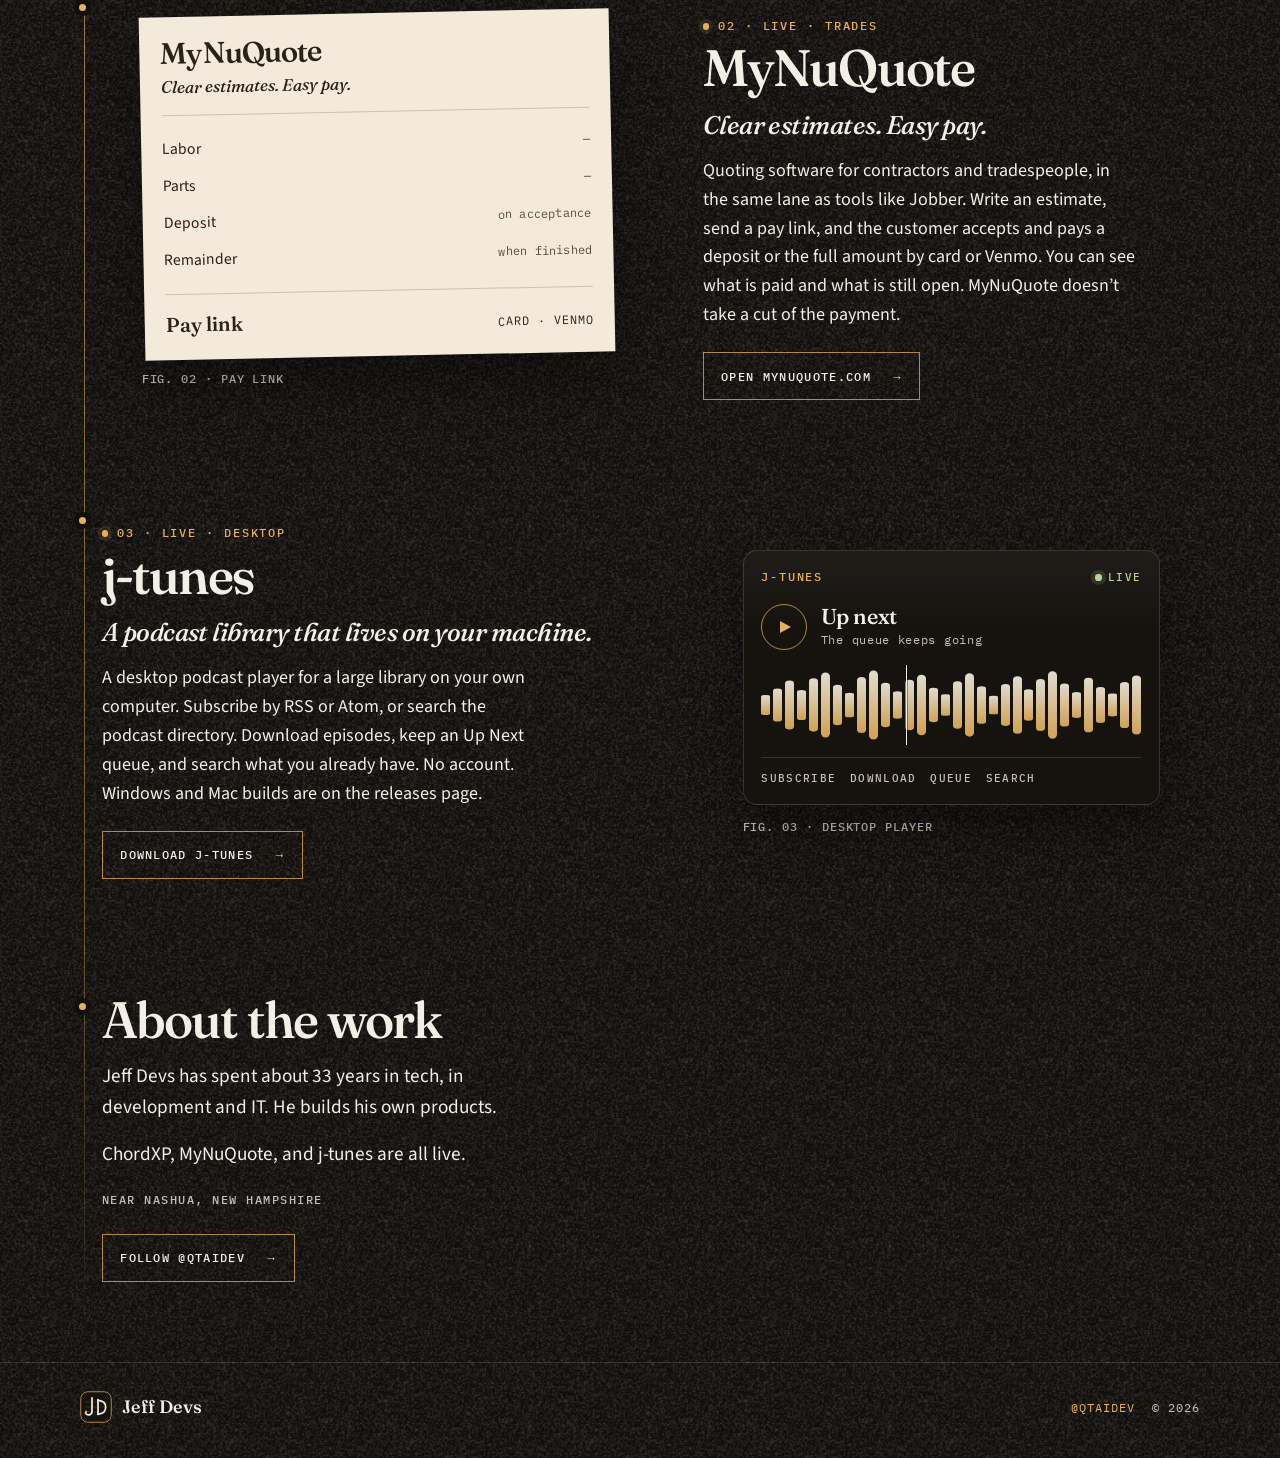
==== commit f1bb1eb1: "Rename the site to Jeff Devs and mark j-tunes live. The monogram is now JD. About copy is plain spok" ====
--- a/index.html
+++ b/index.html
@@ -3,30 +3,30 @@
 <head>
   <meta charset="utf-8">
   <meta name="viewport" content="width=device-width, initial-scale=1">
-  <title>Jeff Meadows — Developer</title>
-  <meta name="description" content="Jeff Meadows builds ChordXP, MyNuQuote, and j-tunes. Guitar tools, contractor quotes, and a desktop podcast player. About 33 years in tech.">
-  <meta name="author" content="Jeff Meadows">
+  <title>Jeff Devs — Developer</title>
+  <meta name="description" content="Jeff Devs builds ChordXP, MyNuQuote, and j-tunes. Guitar tools, contractor quotes, and a desktop podcast player. About 33 years in tech.">
+  <meta name="author" content="Jeff Devs">
   <meta name="theme-color" content="#110e0c">
   <meta name="color-scheme" content="dark">
   <meta name="referrer" content="strict-origin-when-cross-origin">
   <meta name="format-detection" content="telephone=no">
   <meta http-equiv="Content-Security-Policy" content="default-src 'none'; img-src 'self'; style-src 'self'; font-src 'self'; script-src 'none'; base-uri 'none'; form-action 'none'">
   <link rel="canonical" href="https://reveille33.github.io/">
-  <meta property="og:title" content="Jeff Meadows — Developer">
-  <meta property="og:description" content="Guitar tools, contractor quotes, and a desktop podcast player. Products by Jeff Meadows.">
+  <meta property="og:title" content="Jeff Devs — Developer">
+  <meta property="og:description" content="Guitar tools, contractor quotes, and a desktop podcast player. Products by Jeff Devs.">
   <meta property="og:type" content="website">
   <meta property="og:url" content="https://reveille33.github.io/">
   <meta property="og:image" content="https://reveille33.github.io/og.png">
   <meta property="og:image:type" content="image/png">
   <meta property="og:image:width" content="1200">
   <meta property="og:image:height" content="630">
-  <meta property="og:image:alt" content="Jeff Meadows, developer. ChordXP, MyNuQuote, and j-tunes on a fretboard.">
+  <meta property="og:image:alt" content="Jeff Devs, developer. ChordXP, MyNuQuote, and j-tunes on a fretboard.">
   <meta property="og:locale" content="en_US">
   <meta name="twitter:card" content="summary_large_image">
-  <meta name="twitter:title" content="Jeff Meadows — Developer">
-  <meta name="twitter:description" content="Guitar tools, contractor quotes, and a desktop podcast player. Products by Jeff Meadows.">
+  <meta name="twitter:title" content="Jeff Devs — Developer">
+  <meta name="twitter:description" content="Guitar tools, contractor quotes, and a desktop podcast player. Products by Jeff Devs.">
   <meta name="twitter:image" content="https://reveille33.github.io/og.png">
-  <meta name="twitter:image:alt" content="Jeff Meadows, developer. ChordXP, MyNuQuote, and j-tunes on a fretboard.">
+  <meta name="twitter:image:alt" content="Jeff Devs, developer. ChordXP, MyNuQuote, and j-tunes on a fretboard.">
   <meta name="twitter:creator" content="@QTAiDev">
   <link rel="icon" href="/favicon.svg" type="image/svg+xml">
   <link rel="icon" href="/favicon-32.png" type="image/png" sizes="32x32">
@@ -42,7 +42,7 @@
     <div class="wrap header-inner">
       <a class="brand" href="/">
         <img src="/favicon.svg" width="36" height="36" alt="">
-        <span class="brand-name">Jeff Meadows</span>
+        <span class="brand-name">Jeff Devs</span>
       </a>
       <nav class="nav" aria-label="Primary">
         <a href="/#work">Work</a>
@@ -62,12 +62,12 @@
         <div class="hero-layout">
           <div class="hero-copy">
             <p class="kicker"><span class="pip" aria-hidden="true"></span> Developer</p>
-            <h1>Jeff <em>Meadows</em></h1>
-            <p class="lede">He builds his own products and ships them: a guitar tool, quoting software for the trades, and a desktop podcast player.</p>
+            <h1>Jeff <em>Devs</em></h1>
+            <p class="lede">He builds his own products. A guitar tool, quoting software for the trades, and a desktop podcast player.</p>
             <p class="years">About 33 years in development and IT.</p>
           </div>
-          <nav class="setlist" aria-label="On the bench">
-            <p class="setlist-label">On the bench</p>
+          <nav class="setlist" aria-label="Projects">
+            <p class="setlist-label">Projects</p>
             <a class="track" href="#chordxp">
               <span class="num">01</span>
               <span class="title">ChordXP</span>
@@ -83,8 +83,8 @@
             <a class="track" href="#jtunes">
               <span class="num">03</span>
               <span class="title">j-tunes</span>
-              <span class="status"><span class="dot" aria-hidden="true"></span>In progress</span>
-              <span class="tag">Desktop · public repo</span>
+              <span class="status live"><span class="dot" aria-hidden="true"></span>Live</span>
+              <span class="tag">Download</span>
             </a>
           </nav>
         </div>
@@ -179,7 +179,7 @@
         <section class="work" id="work">
           <header class="section-head">
             <h2>The work</h2>
-            <p>Two are live. One is still being built.</p>
+            <p>All three are live.</p>
           </header>
 
           <article class="project" id="chordxp">
@@ -239,17 +239,17 @@
           <article class="project" id="jtunes">
             <div class="project-layout">
               <div class="project-copy">
-                <p class="kicker"><span class="pip" aria-hidden="true"></span> 03 · In progress · Desktop</p>
+                <p class="kicker"><span class="pip" aria-hidden="true"></span> 03 · Live · Desktop</p>
                 <h3>j-tunes</h3>
                 <p class="tagline">A podcast library that lives on your machine.</p>
-                <p>A desktop podcast player and manager, still in progress, for a large local library. Subscribe from an RSS or Atom feed, or search the podcast directory. Download episodes, keep an Up Next queue, and search what you already have — no account. The repo is public while it is being built.</p>
-                <a class="cta" href="https://github.com/Reveille33/j-tunes" target="_blank" rel="noopener noreferrer">View the repo<span class="sr-only"> (opens in a new tab)</span> <span class="arrow" aria-hidden="true">→</span></a>
+                <p>A desktop podcast player for a large library on your own computer. Subscribe by RSS or Atom, or search the podcast directory. Download episodes, keep an Up Next queue, and search what you already have. No account. Windows and Mac builds are on the releases page.</p>
+                <a class="cta" href="https://github.com/Reveille33/j-tunes/releases/latest" target="_blank" rel="noopener noreferrer">Download j-tunes<span class="sr-only"> (opens in a new tab)</span> <span class="arrow" aria-hidden="true">→</span></a>
               </div>
               <figure class="project-visual">
                 <div class="player" aria-hidden="true">
                   <div class="player-top">
                     <p class="player-name">j-tunes</p>
-                    <span class="status"><span class="dot"></span>In progress</span>
+                    <span class="status live"><span class="dot"></span>Live</span>
                   </div>
                   <div class="transport">
                     <span class="play"></span>
@@ -282,8 +282,8 @@
 
         <section class="about" id="about">
           <h2>About the work</h2>
-          <p>Jeff Meadows has spent about 33 years in tech, across development and IT. He builds his own products: a specific tool, finished carefully, put where someone can use it.</p>
-          <p>ChordXP and MyNuQuote are live. j-tunes is still in progress.</p>
+          <p>Jeff Devs has spent about 33 years in tech, in development and IT. He builds his own products.</p>
+          <p>ChordXP, MyNuQuote, and j-tunes are all live.</p>
           <p class="where">Near Nashua, New Hampshire</p>
           <a class="cta" href="https://x.com/QTAiDev" target="_blank" rel="me noopener noreferrer">Follow @QTAiDev<span class="sr-only"> on X (opens in a new tab)</span> <span class="arrow" aria-hidden="true">→</span></a>
         </section>
@@ -295,7 +295,7 @@
     <div class="wrap footer-inner">
       <a class="footer-brand" href="/">
         <img src="/favicon.svg" width="32" height="32" alt="">
-        Jeff Meadows
+        Jeff Devs
       </a>
       <p class="footer-meta">
         <a href="https://x.com/QTAiDev" target="_blank" rel="me noopener noreferrer">@QTAiDev<span class="sr-only"> on X (opens in a new tab)</span></a>
--- a/css/site.css
+++ b/css/site.css
@@ -1,4 +1,4 @@
-/* Jeff Meadows — wood, brass, and a fretboard. */
+/* Jeff Devs — wood, brass, and a fretboard. */
 
 @font-face {
   font-family: "Fraunces";
